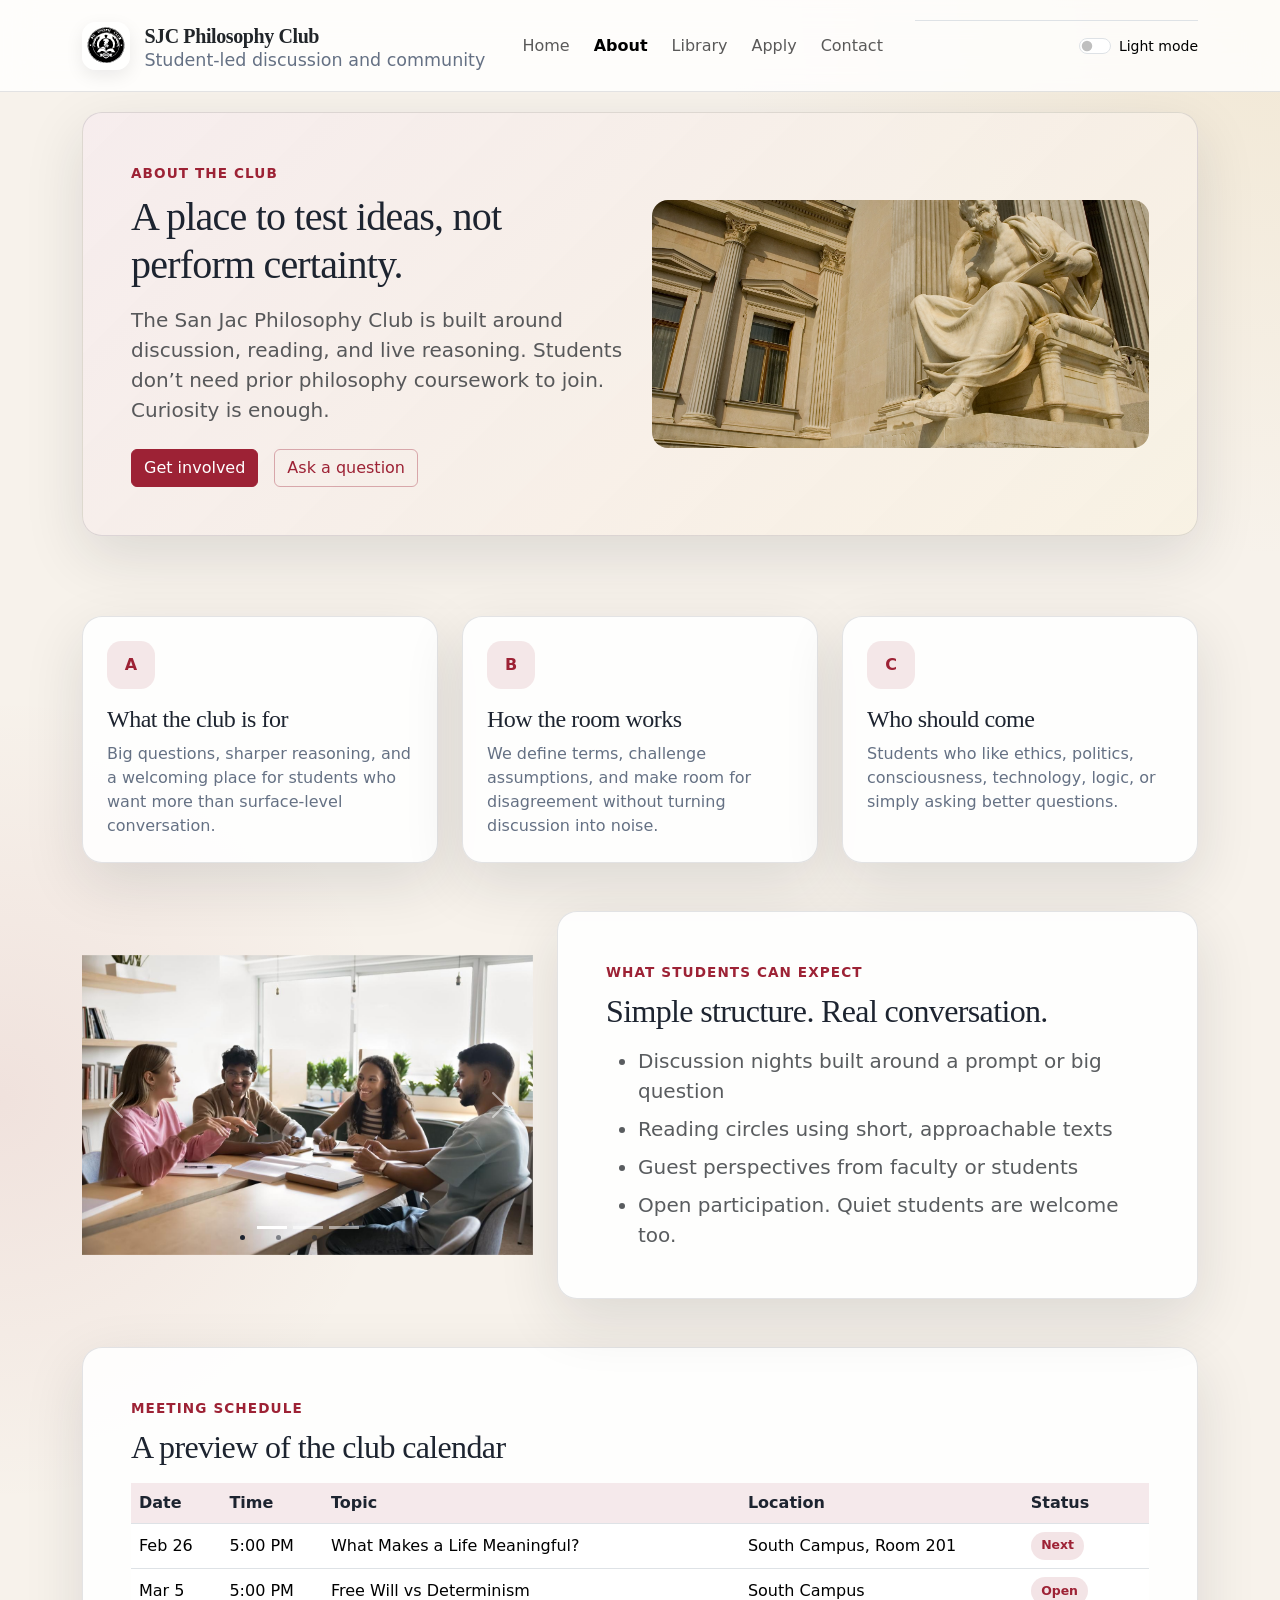
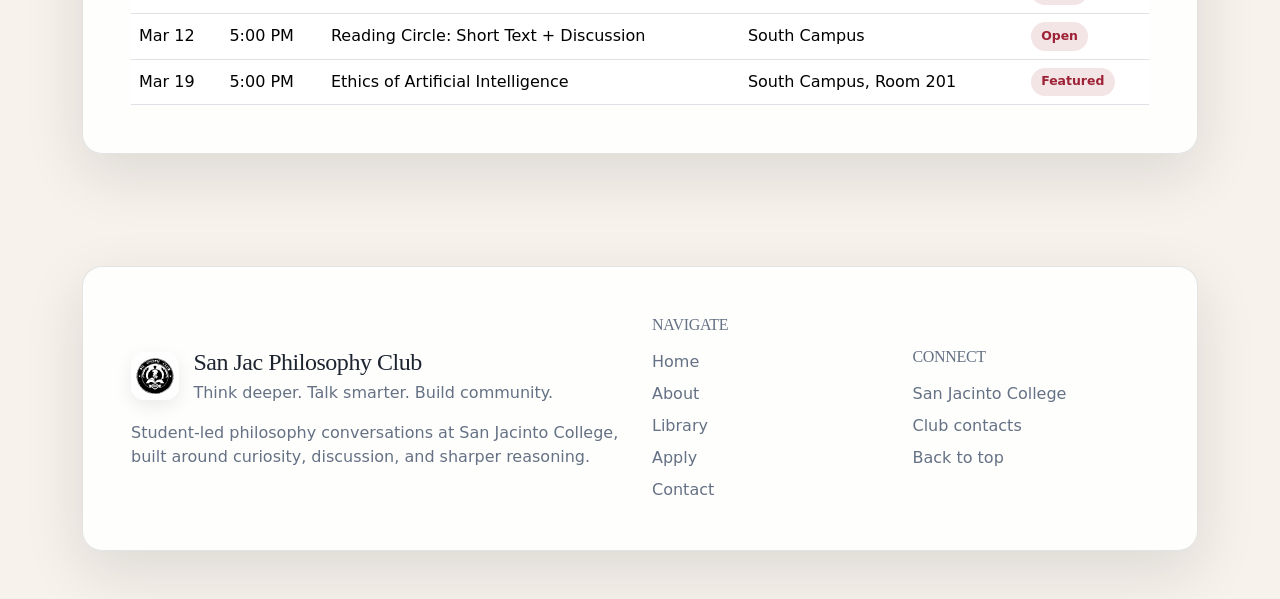
==== about.html @ e5fcc4dc "First Commit" ====
<!doctype html>
<!-- about.html - About page for the SJC Philosophy Club website -->
<html lang="en" data-bs-theme="light">
  <!-- HEAD: metadata, page title, and stylesheet links -->
  <head>
    <meta charset="utf-8" />
    <meta name="viewport" content="width=device-width, initial-scale=1" />
    <meta
      name="description"
      content="About page for the San Jac Philosophy Club."
    />
    <title>About | SJC Philosophy Club</title>
    <link rel="stylesheet" href="assets/css/bootstrap.min.css" />
    <link rel="stylesheet" href="assets/css/site.css" />
  </head>
  <body>
    <div class="site-shell">
      <!-- HEADER: fixed top navbar with logo, nav links, theme toggle -->
      <header>
        <nav class="navbar navbar-expand-lg fixed-top navbar-blur">
          <div class="container py-2">
            <a class="navbar-brand me-3" href="index.html">
              <span class="brand-lockup">
                <img
                  class="brand-mark"
                  src="assets/images/sanjac_philosophy_logo_cut.svg"
                  alt="San Jac Philosophy Club logo"
                />
                <span class="brand-copy d-none d-sm-inline-block">
                  <strong class="display-font d-block fs-5 text-body"
                    >SJC Philosophy Club</strong
                  >
                  <small>Student-led discussion and community</small>
                </span>
              </span>
            </a>
            <button
              class="navbar-toggler"
              type="button"
              data-bs-toggle="collapse"
              data-bs-target="#siteNav"
              aria-controls="siteNav"
              aria-expanded="false"
              aria-label="Toggle navigation"
            >
              <span class="navbar-toggler-icon"></span>
            </button>
            <div class="collapse navbar-collapse" id="siteNav">
              <ul
                class="navbar-nav ms-auto align-items-lg-center gap-lg-2 mb-3 mb-lg-0"
              >
                <li class="nav-item">
                  <a class="nav-link" href="index.html">Home</a>
                </li>
                <li class="nav-item">
                  <a
                    class="nav-link active fw-semibold"
                    href="about.html"
                    aria-current="page"
                    >About</a
                  >
                </li>
                <li class="nav-item">
                  <a class="nav-link" href="library.html">Library</a>
                </li>
                <li class="nav-item">
                  <a class="nav-link" href="apply.html">Apply</a>
                </li>
                <li class="nav-item">
                  <a class="nav-link" href="contact.html">Contact</a>
                </li>
              </ul>
              <div
                class="d-lg-flex align-items-center gap-3 ms-lg-4 pt-3 pt-lg-0 border-top border-lg-0 mt-3 mt-lg-0"
              >
                <a
                  href="https://www.sanjac.edu/"
                  target="_blank"
                  rel="noreferrer"
                  class="d-inline-flex align-items-center text-decoration-none gap-2"
                >
                  <img
                    class="brand-logo"
                    src="assets/images/sanjac-logo.svg"
                    alt="San Jacinto College logo"
                  />
                </a>
                <div
                  class="form-check form-switch m-0 d-flex align-items-center gap-2"
                >
                  <input
                    class="form-check-input mt-0"
                    type="checkbox"
                    role="switch"
                    id="theme-toggle-about.html"
                    data-theme-toggle
                  />
                  <label
                    class="form-check-label small text-body-emphasis"
                    for="theme-toggle-about.html"
                    data-theme-label
                    >Light mode</label
                  >
                </div>
              </div>
            </div>
          </div>
        </nav>
      </header>

      <!-- MAIN CONTENT -->
      <main id="top">
        <!-- HERO SECTION: page headline, description, and banner image -->
        <section class="page-hero section-space">
          <div class="container">
            <div class="hero-card p-4 p-lg-5">
              <div class="row g-4 align-items-center">
                <div class="col-lg-6">
                  <span class="kicker">About the club</span>
                  <h1 class="display-6 mt-2 mb-3">
                    A place to test ideas, not perform certainty.
                  </h1>
                  <p class="lead text-body-secondary">
                    The San Jac Philosophy Club is built around discussion,
                    reading, and live reasoning. Students don’t need prior
                    philosophy coursework to join. Curiosity is enough.
                  </p>
                  <div class="d-flex flex-wrap gap-3 mt-4">
                    <a class="btn btn-primary" href="apply.html"
                      >Get involved</a
                    >
                    <a class="btn btn-outline-primary" href="contact.html"
                      >Ask a question</a
                    >
                  </div>
                </div>
                <div class="col-lg-6">
                  <img
                    class="page-banner w-100"
                    src="assets/images/morhamedufmg-statue-756624_1920.jpg"
                    alt="Statue used to represent philosophical inquiry and reflection"
                  />
                </div>
              </div>
            </div>
          </div>
        </section>

        <!-- THREE-CARD SECTION: what the club is for, how the room works, who should come -->
        <section class="pb-5">
          <div class="container">
            <div class="row g-4">
              <div class="col-lg-4">
                <article class="soft-card h-100 p-4">
                  <div class="icon-badge mb-3">A</div>
                  <h2 class="h4">What the club is for</h2>
                  <p class="muted-copy mb-0">
                    Big questions, sharper reasoning, and a welcoming place for
                    students who want more than surface-level conversation.
                  </p>
                </article>
              </div>
              <div class="col-lg-4">
                <article class="soft-card h-100 p-4">
                  <div class="icon-badge mb-3">B</div>
                  <h2 class="h4">How the room works</h2>
                  <p class="muted-copy mb-0">
                    We define terms, challenge assumptions, and make room for
                    disagreement without turning discussion into noise.
                  </p>
                </article>
              </div>
              <div class="col-lg-4">
                <article class="soft-card h-100 p-4">
                  <div class="icon-badge mb-3">C</div>
                  <h2 class="h4">Who should come</h2>
                  <p class="muted-copy mb-0">
                    Students who like ethics, politics, consciousness,
                    technology, logic, or simply asking better questions.
                  </p>
                </article>
              </div>
            </div>
          </div>
        </section>

        <!-- CAROUSEL + CONTENT SECTION: image carousel on the left, expectations list on the right -->
        <section class="pb-5">
          <div class="container">
            <div class="row g-4 align-items-center">
              <div class="col-lg-5 carousel">
                <!-- Commented-out static image replaced by Bootstrap carousel below -->
                <!-- <img class="page-banner w-100" src="assets/images/library.jpg" alt="San Jac library interior"> -->
                <div
                  id="about-car"
                  class="carousel slide"
                  data-bs-ride="carousel"
                >
                  <ul class="carousel-indicators">
                    <li
                      data-bs-target="#about-car"
                      data-bs-slide-to="0"
                      class="active"
                    ></li>
                    <li data-bs-target="#about-car" data-bs-slide-to="1"></li>
                    <li data-bs-target="#about-car" data-bs-slide-to="2"></li>
                  </ul>

                  <div class="carousel-inner">
                    <div class="carousel-item active">
                      <img class="w-100" src="assets/images/car-1.jpg" alt="" />
                    </div>
                    <div class="carousel-item">
                      <img class="w-100" src="assets/images/car-2.jpg" alt="" />
                    </div>
                  </div>

                  <button
                    class="carousel-control-prev"
                    type="button"
                    data-bs-target="#about-car"
                    data-bs-slide="prev"
                  >
                    <span class="carousel-control-prev-icon"></span>
                  </button>

                  <button
                    class="carousel-control-next"
                    type="button"
                    data-bs-target="#about-car"
                    data-bs-slide="next"
                  >
                    <span class="carousel-control-next-icon"></span>
                  </button>
                </div>
              </div>
              <div class="col-lg-7">
                <div class="soft-card p-4 p-lg-5">
                  <span class="kicker">What students can expect</span>
                  <h2 class="mt-2 mb-3">
                    Simple structure. Real conversation.
                  </h2>
                  <ul class="mb-0 text-body-secondary fs-5">
                    <li class="mb-2">
                      Discussion nights built around a prompt or big question
                    </li>
                    <li class="mb-2">
                      Reading circles using short, approachable texts
                    </li>
                    <li class="mb-2">
                      Guest perspectives from faculty or students
                    </li>
                    <li>Open participation. Quiet students are welcome too.</li>
                  </ul>
                </div>
              </div>
            </div>
          </div>
        </section>

        <!-- SCHEDULE TABLE SECTION: upcoming meeting dates and topics -->
        <section class="pb-5">
          <div class="container">
            <div class="table-card p-4 p-lg-5">
              <span class="kicker">Meeting schedule</span>
              <h2 class="mt-2 mb-3">A preview of the club calendar</h2>
              <div class="table-responsive">
                <table class="table align-middle mb-0">
                  <thead>
                    <tr>
                      <th>Date</th>
                      <th>Time</th>
                      <th>Topic</th>
                      <th>Location</th>
                      <th>Status</th>
                    </tr>
                  </thead>
                  <tbody>
                    <tr>
                      <td>Feb 26</td>
                      <td>5:00 PM</td>
                      <td>What Makes a Life Meaningful?</td>
                      <td>South Campus, Room 201</td>
                      <td><span class="status-chip">Next</span></td>
                    </tr>
                    <tr>
                      <td>Mar 5</td>
                      <td>5:00 PM</td>
                      <td>Free Will vs Determinism</td>
                      <td>South Campus</td>
                      <td><span class="status-chip">Open</span></td>
                    </tr>
                    <tr>
                      <td>Mar 12</td>
                      <td>5:00 PM</td>
                      <td>Reading Circle: Short Text + Discussion</td>
                      <td>South Campus</td>
                      <td><span class="status-chip">Open</span></td>
                    </tr>
                    <tr>
                      <td>Mar 19</td>
                      <td>5:00 PM</td>
                      <td>Ethics of Artificial Intelligence</td>
                      <td>South Campus, Room 201</td>
                      <td><span class="status-chip">Featured</span></td>
                    </tr>
                  </tbody>
                </table>
              </div>
            </div>
          </div>
        </section>
      </main>

      <!-- FOOTER: logo, navigation links, and contact links -->
      <footer class="container pb-5">
        <div class="footer-card p-4 p-lg-5">
          <div class="row g-4 align-items-center">
            <div class="col-lg-6">
              <div class="brand-lockup mb-3">
                <img
                  class="brand-mark"
                  src="assets/images/sanjac_philosophy_logo_cut.svg"
                  alt="San Jac Philosophy Club logo"
                />
                <div>
                  <h2 class="h4 mb-1">San Jac Philosophy Club</h2>
                  <p class="muted-copy mb-0">
                    Think deeper. Talk smarter. Build community.
                  </p>
                </div>
              </div>
              <p class="muted-copy mb-0">
                Student-led philosophy conversations at San Jacinto College,
                built around curiosity, discussion, and sharper reasoning.
              </p>
            </div>
            <div class="col-lg-3">
              <h3 class="h6 text-uppercase muted-copy mb-3">Navigate</h3>
              <div class="footer-link-list d-grid gap-2">
                <a href="index.html">Home</a>
                <a href="about.html">About</a>
                <a href="library.html">Library</a>
                <a href="apply.html">Apply</a>
                <a href="contact.html">Contact</a>
              </div>
            </div>
            <div class="col-lg-3">
              <h3 class="h6 text-uppercase muted-copy mb-3">Connect</h3>
              <div class="footer-link-list d-grid gap-2">
                <a
                  href="https://www.sanjac.edu/"
                  target="_blank"
                  rel="noreferrer"
                  >San Jacinto College</a
                >
                <a href="contact.html">Club contacts</a>
                <a href="#top">Back to top</a>
              </div>
            </div>
          </div>
        </div>
      </footer>
    </div>

    <!-- Bootstrap JS bundle (includes Popper) -->
    <script src="assets/js/bootstrap.min.js"></script>
    <!-- Custom site scripts: theme toggle, thinker spotlight -->
    <script src="assets/js/site.js"></script>
  </body>
</html>
---- assets/css/site.css ----
/* ============================================================
   site.css — Custom styles for the SJC Philosophy Club website
   Supplements Bootstrap 5 with brand colors, card styles,
   navbar blur effect, and theme-aware dark mode overrides.
   ============================================================ */

/* -----------------------------------------------
   CSS CUSTOM PROPERTIES (LIGHT MODE)
   Brand palette and shared design tokens
----------------------------------------------- */
:root {
  --sjc-red: #9d2235;
  --sjc-red-deep: #7e1a2c;
  --sjc-gold: #d0a94c;
  --sjc-cream: #f7f2eb;
  --sjc-ink: #1d2430;
  --sjc-muted: #657184;
  --sjc-border: rgba(29, 36, 48, 0.12);
  --sjc-surface: rgba(255, 255, 255, 0.88);
  --sjc-surface-2: #ffffff;
  --sjc-hero: linear-gradient(
    135deg,
    rgba(157, 34, 53, 0.08),
    rgba(208, 169, 76, 0.14)
  );
  --sjc-shadow: 0 20px 60px rgba(23, 31, 45, 0.12);
  --sjc-radius: 1.25rem;
}

/* -----------------------------------------------
   DARK MODE OVERRIDES
   Adjusts surface colors, borders, and shadows
   when data-bs-theme="dark" is set on <html>
----------------------------------------------- */
[data-bs-theme='dark'] {
  --sjc-ink: #edf2f7;
  --sjc-muted: #a8b4c6;
  --sjc-border: rgba(237, 242, 247, 0.12);
  --sjc-surface: rgba(21, 28, 39, 0.92);
  --sjc-surface-2: #151c27;
  --sjc-hero: linear-gradient(
    135deg,
    rgba(157, 34, 53, 0.18),
    rgba(208, 169, 76, 0.14)
  );
  --sjc-shadow: 0 24px 80px rgba(0, 0, 0, 0.35);
}

/* -----------------------------------------------
   BASE HTML STYLES
   Smooth scrolling and radial-gradient background
----------------------------------------------- */
html {
}

body {
  background:
    radial-gradient(
      circle at top right,
      rgba(208, 169, 76, 0.14),
      transparent 22%
    ),
    radial-gradient(
      circle at left center,
      rgba(157, 34, 53, 0.08),
      transparent 24%
    ),
    var(--sjc-cream);
  color: var(--sjc-ink);
}

/* -----------------------------------------------
   SMOOTH TRANSITION — applies to color-scheme changes
   on common elements when the theme toggle is switched
----------------------------------------------- */
body,
.form-control,
.form-select,
.table,
.dropdown-menu {
  transition:
    background-color 0.25s ease,
    color 0.25s ease,
    border-color 0.25s ease,
    box-shadow 0.25s ease;
}

/* -----------------------------------------------
   TYPOGRAPHY — serif headings, sans-serif body text
----------------------------------------------- */
h1,
h2,
h3,
h4,
.display-font {
  font-family: Georgia, 'Times New Roman', serif;
  letter-spacing: -0.02em;
}

p,
li,
.form-control,
.form-select,
.btn,
.table,
.badge,
.navbar {
  font-family:
    Inter,
    system-ui,
    -apple-system,
    BlinkMacSystemFont,
    'Segoe UI',
    sans-serif;
}

/* -----------------------------------------------
   LINKS — brand red with deeper hover state
----------------------------------------------- */
a {
}

a:hover {
  color: var(--sjc-red-deep);
}

/* -----------------------------------------------
   LAYOUT SHELL — ensures full viewport height
----------------------------------------------- */
.site-shell {
  min-height: 100vh;
}

/* -----------------------------------------------
   NAVBAR — frosted-glass fixed top bar
----------------------------------------------- */
.navbar-blur {
  backdrop-filter: blur(16px);
  background: color-mix(in srgb, var(--sjc-surface) 92%, transparent);
  border-bottom: 1px solid var(--sjc-border);
}

/* -----------------------------------------------
   BRAND / LOGO elements
----------------------------------------------- */
.brand-lockup {
  display: flex;
  align-items: center;
  gap: 0.9rem;
}

.brand-logo,
.brand-mark {
  display: block;
  object-fit: contain;
}

.brand-logo {
  width: 9.25rem;
  max-width: 38vw;
}

.brand-mark {
  width: 3rem;
  height: 3rem;
  border-radius: 0.85rem;
  padding: 0.2rem;
  background: rgba(255, 255, 255, 0.72);
  box-shadow: 0 6px 18px rgba(0, 0, 0, 0.08);
}

[data-bs-theme='dark'] .brand-mark {
  background: rgba(255, 255, 255, 0.06);
}

.brand-copy small {
  display: block;
  color: var(--sjc-muted);
  line-height: 1.1;
}

/* -----------------------------------------------
   CARD COMPONENTS
   Shared surface, border, shadow, and radius for
   hero-card, soft-card, spotlight-card, etc.
----------------------------------------------- */
.hero-card,
.soft-card,
.spotlight-card,
.table-card,
.note-card,
.footer-card {
  background: var(--sjc-surface);
  border: 1px solid var(--sjc-border);
  box-shadow: var(--sjc-shadow);
  border-radius: var(--sjc-radius);
}

.hero-card {
  background: var(--sjc-hero), var(--sjc-surface);
  overflow: hidden;
}

/* -----------------------------------------------
   HERO / PAGE LAYOUT spacing
----------------------------------------------- */
.section-space {
  padding: 5rem 0;
}

.page-hero {
  padding-top: 7rem;
}

/* -----------------------------------------------
   KICKER — small uppercase label used above headings
----------------------------------------------- */
.kicker {
  display: inline-flex;
  align-items: center;
  gap: 0.5rem;
  font-size: 0.85rem;
  font-weight: 700;
  letter-spacing: 0.08em;
  text-transform: uppercase;
  color: var(--sjc-red);
}

.hero-art {
  background:
    linear-gradient(180deg, rgba(255, 255, 255, 0.3), transparent),
    rgba(157, 34, 53, 0.06);
  border-left: 1px solid var(--sjc-border);
  min-height: 100%;
}

.hero-art img {
  width: 100%;
  height: 100%;
  object-fit: cover;
}

/* -----------------------------------------------
   METRIC PILL — pill-shaped stat / highlight badges
----------------------------------------------- */
.metric-pill {
  background: var(--sjc-surface-2);
  border: 1px solid var(--sjc-border);
  border-radius: 999px;
  padding: 0.7rem 1rem;
  font-weight: 600;
}

/* -----------------------------------------------
   INFO STRIP — highlighted meeting-info banner
----------------------------------------------- */
.info-strip {
  background: linear-gradient(
    135deg,
    rgba(157, 34, 53, 0.08),
    rgba(208, 169, 76, 0.18)
  );
  border: 1px solid var(--sjc-border);
  border-radius: 1.25rem;
}

/* -----------------------------------------------
   ICON BADGE — numbered / lettered icon inside cards
----------------------------------------------- */
.soft-card .icon-badge,
.spotlight-card .icon-badge {
  width: 3rem;
  height: 3rem;
  display: inline-flex;
  align-items: center;
  justify-content: center;
  border-radius: 0.9rem;
  background: rgba(157, 34, 53, 0.1);
  color: var(--sjc-red);
  font-weight: 800;
}

.note-card {
  position: sticky;
  top: 6.25rem;
  transform: rotate(-1.25deg);
  background: linear-gradient(
    180deg,
    rgba(255, 246, 204, 0.96),
    rgba(255, 237, 162, 0.95)
  );
  color: #2d240e;
}

[data-bs-theme='dark'] .note-card {
  background: linear-gradient(
    180deg,
    rgba(82, 70, 25, 0.94),
    rgba(108, 87, 30, 0.96)
  );
  color: #fff4cd;
}

/* -----------------------------------------------
   TABLE — styled header row using brand color
----------------------------------------------- */
.table thead th {
  background: color-mix(in srgb, var(--sjc-red) 10%, var(--sjc-surface-2));
  color: var(--sjc-ink);
  border-bottom-width: 1px;
}

/* -----------------------------------------------
   STATUS CHIP / TOPIC CHIP — small badge labels
----------------------------------------------- */
.status-chip {
  display: inline-flex;
  align-items: center;
  gap: 0.35rem;
  font-size: 0.78rem;
  padding: 0.3rem 0.65rem;
  border-radius: 999px;
  background: rgba(157, 34, 53, 0.12);
  color: var(--sjc-red);
  font-weight: 700;
}

.topic-chip {
  border-radius: 999px;
  padding: 0.75rem 1rem;
  border: 1px solid var(--sjc-border);
  background: var(--sjc-surface-2);
  font-weight: 600;
}

/* -----------------------------------------------
   VIDEO FRAME — rounded container for the <video> element
----------------------------------------------- */
.video-frame {
  overflow: hidden;
  border-radius: 1.15rem;
  border: 1px solid var(--sjc-border);
  box-shadow: var(--sjc-shadow);
}

.video-frame video {
  width: 100%;
  display: block;
  background: #000;
}

/* -----------------------------------------------
   QUOTE BLOCK — left-border pull quote style
----------------------------------------------- */
.quote-block {
  border-left: 4px solid var(--sjc-red);
  padding-left: 1rem;
  color: var(--sjc-muted);
}

/* -----------------------------------------------
   FORM CONTROLS — consistent surface and focus ring
----------------------------------------------- */
.form-control,
.form-select {
  background: var(--sjc-surface-2);
  border-color: var(--sjc-border);
  color: var(--sjc-ink);
}

.form-control::placeholder {
  color: color-mix(in srgb, var(--sjc-muted) 80%, transparent);
}

.form-control:focus,
.form-select:focus {
  border-color: rgba(157, 34, 53, 0.45);
  box-shadow: 0 0 0 0.25rem rgba(157, 34, 53, 0.12);
  background: var(--sjc-surface-2);
  color: var(--sjc-ink);
}

.form-check-input:checked {
  background-color: var(--sjc-red);
  border-color: var(--sjc-red);
}

/* -----------------------------------------------
   BUTTONS — primary and outline variants use brand red
----------------------------------------------- */
.btn-primary {
  --bs-btn-bg: var(--sjc-red);
  --bs-btn-border-color: var(--sjc-red);
  --bs-btn-hover-bg: var(--sjc-red-deep);
  --bs-btn-hover-border-color: var(--sjc-red-deep);
  --bs-btn-active-bg: var(--sjc-red-deep);
  --bs-btn-active-border-color: var(--sjc-red-deep);
}

.btn-outline-primary {
  --bs-btn-color: var(--sjc-red);
  --bs-btn-border-color: rgba(157, 34, 53, 0.35);
  --bs-btn-hover-bg: var(--sjc-red);
  --bs-btn-hover-border-color: var(--sjc-red);
  --bs-btn-hover-color: #fff;
}

/* -----------------------------------------------
   IMAGES — aspect-ratio helpers for banners
----------------------------------------------- */
.card-image {
  aspect-ratio: 4 / 3;
  object-fit: cover;
  border-radius: 1rem;
}

.page-banner {
  aspect-ratio: 16 / 8;
  object-fit: cover;
  border-radius: 1rem;
}

/* -----------------------------------------------
   THINKER BUTTON — philosopher selector on library page
----------------------------------------------- */
.thinker-button {
  text-align: left;
  border: 1px solid var(--sjc-border);
  border-radius: 1rem;
  background: var(--sjc-surface-2);
  width: 100%;
}

.thinker-button.active {
  outline: 2px solid rgba(157, 34, 53, 0.25);
  border-color: rgba(157, 34, 53, 0.4);
  box-shadow: 0 14px 28px rgba(157, 34, 53, 0.12);
}

.footer-card {
  margin-top: 4rem;
}

.footer-link-list a {
  text-decoration: none;
  color: var(--sjc-muted);
}

.footer-link-list a:hover {
  color: var(--sjc-red);
}

/* -----------------------------------------------
   UTILITY — muted text color shorthand
----------------------------------------------- */
.muted-copy {
  color: var(--sjc-muted);
}

/* -----------------------------------------------
   RESPONSIVE ADJUSTMENTS (≤ 991px / lg breakpoint)
   Un-stick the note card; remove hero-art left border
----------------------------------------------- */
@media (max-width: 991.98px) {
  .note-card {
    position: static;
    transform: none;
  }

  .hero-art {
    border-left: 0;
    border-top: 1px solid var(--sjc-border);
  }
}
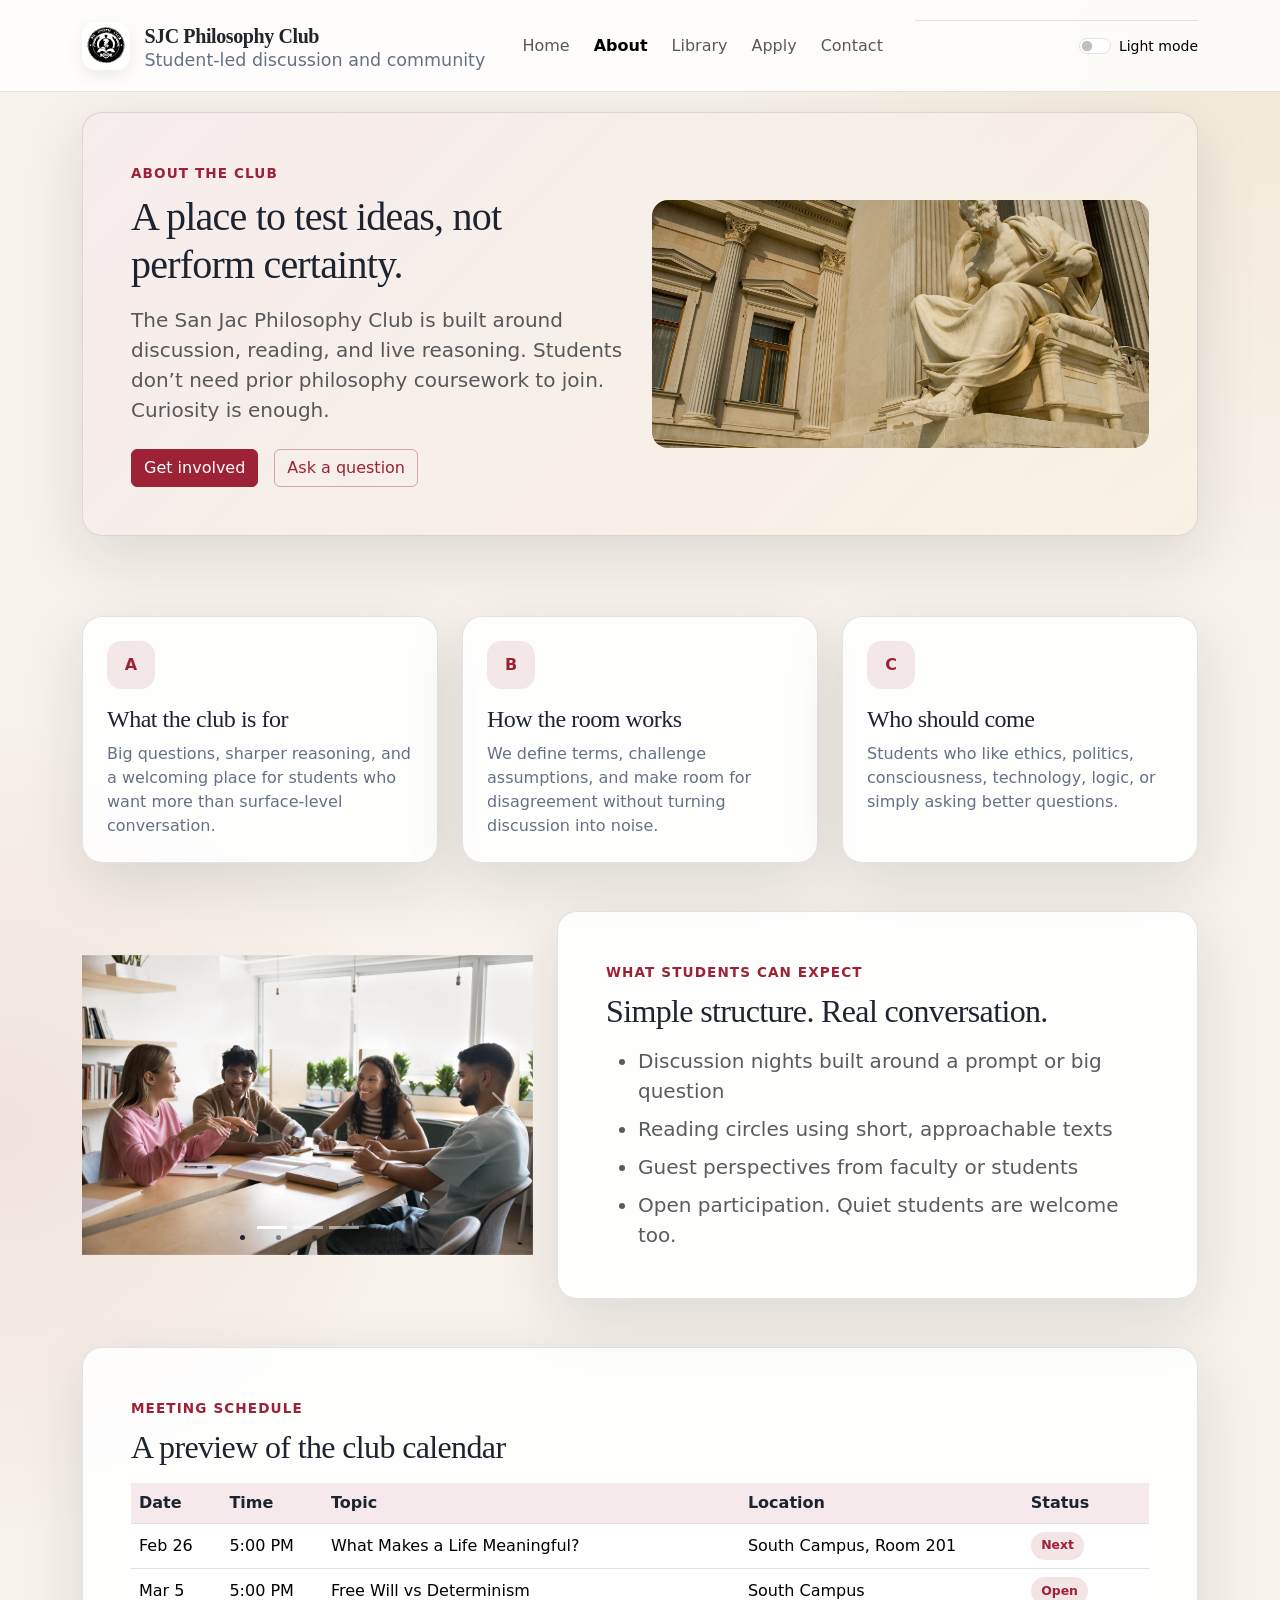
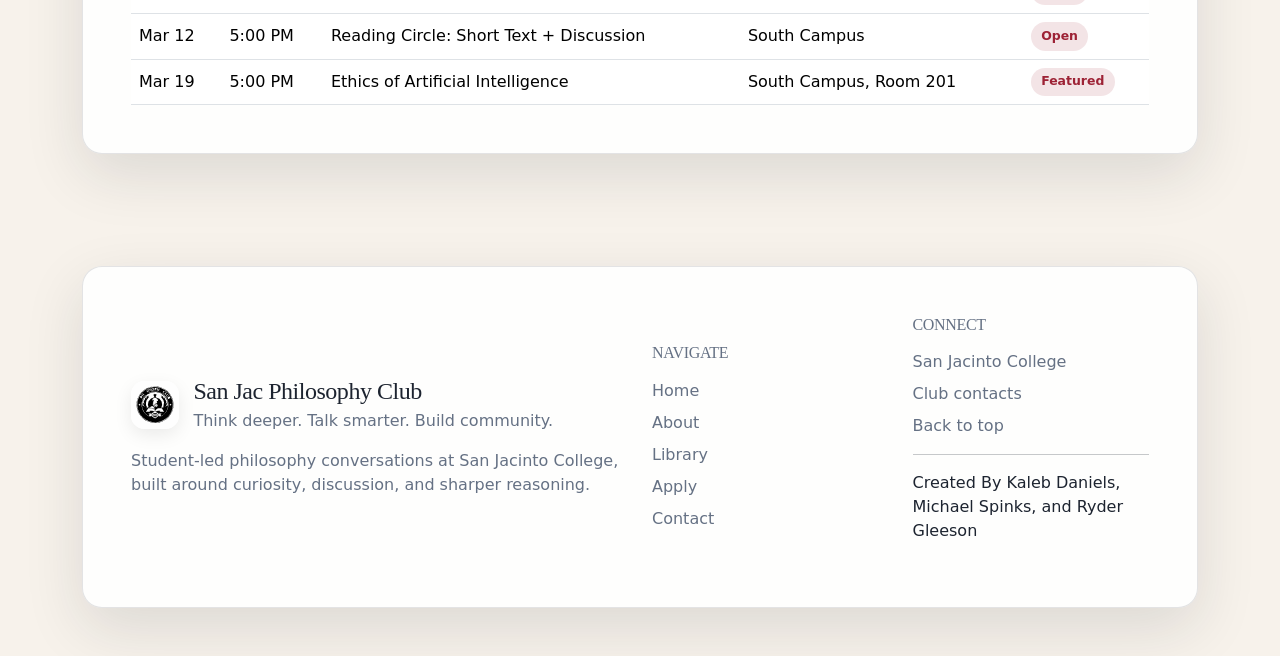
==== commit 56dfb252: "update: reflects new site" ====
--- a/about.html
+++ b/about.html
@@ -10,8 +10,8 @@
       content="About page for the San Jac Philosophy Club."
     />
     <title>About | SJC Philosophy Club</title>
-    <link rel="stylesheet" href="assets/css/bootstrap.min.css" />
-    <link rel="stylesheet" href="assets/css/site.css" />
+    <link rel="stylesheet" href="css/bootstrap.min.css" />
+    <link rel="stylesheet" href="css/styles.css" />
   </head>
   <body>
     <div class="site-shell">
@@ -23,7 +23,7 @@
               <span class="brand-lockup">
                 <img
                   class="brand-mark"
-                  src="assets/images/sanjac_philosophy_logo_cut.svg"
+                  src="images/sanjac_philosophy_logo_cut.svg"
                   alt="San Jac Philosophy Club logo"
                 />
                 <span class="brand-copy d-none d-sm-inline-block">
@@ -81,7 +81,7 @@
                 >
                   <img
                     class="brand-logo"
-                    src="assets/images/sanjac-logo.svg"
+                    src="images/sanjac-logo.svg"
                     alt="San Jacinto College logo"
                   />
                 </a>
@@ -137,7 +137,7 @@
                 <div class="col-lg-6">
                   <img
                     class="page-banner w-100"
-                    src="assets/images/morhamedufmg-statue-756624_1920.jpg"
+                    src="images/morhamedufmg-statue-756624_1920.jpg"
                     alt="Statue used to represent philosophical inquiry and reflection"
                   />
                 </div>
@@ -208,10 +208,10 @@
 
                   <div class="carousel-inner">
                     <div class="carousel-item active">
-                      <img class="w-100" src="assets/images/car-1.jpg" alt="" />
+                      <img class="w-100" src="images/car-1.jpg" alt="" />
                     </div>
                     <div class="carousel-item">
-                      <img class="w-100" src="assets/images/car-2.jpg" alt="" />
+                      <img class="w-100" src="images/car-2.jpg" alt="" />
                     </div>
                   </div>
 
@@ -320,7 +320,7 @@
               <div class="brand-lockup mb-3">
                 <img
                   class="brand-mark"
-                  src="assets/images/sanjac_philosophy_logo_cut.svg"
+                  src="images/sanjac_philosophy_logo_cut.svg"
                   alt="San Jac Philosophy Club logo"
                 />
                 <div>
@@ -357,6 +357,8 @@
                 <a href="contact.html">Club contacts</a>
                 <a href="#top">Back to top</a>
               </div>
+              <hr />
+              <p>Created By Kaleb Daniels, Michael Spinks, and Ryder Gleeson</p>
             </div>
           </div>
         </div>
@@ -364,8 +366,8 @@
     </div>
 
     <!-- Bootstrap JS bundle (includes Popper) -->
-    <script src="assets/js/bootstrap.min.js"></script>
+    <script src="js/bootstrap.min.js"></script>
     <!-- Custom site scripts: theme toggle, thinker spotlight -->
-    <script src="assets/js/site.js"></script>
+    <script src="js/scripts.js"></script>
   </body>
 </html>
--- a/css/styles.css
+++ b/css/styles.css
@@ -0,0 +1,475 @@
+/* ============================================================
+   site.css — Custom styles for the SJC Philosophy Club website
+   Supplements Bootstrap 5 with brand colors, card styles,
+   navbar blur effect, and theme-aware dark mode overrides.
+   ============================================================ */
+
+/* -----------------------------------------------
+   CSS CUSTOM PROPERTIES (LIGHT MODE)
+   Brand palette and shared design tokens
+----------------------------------------------- */
+:root {
+  --sjc-red: #9d2235;
+  --sjc-red-deep: #7e1a2c;
+  --sjc-gold: #d0a94c;
+  --sjc-cream: #f7f2eb;
+  --sjc-ink: #1d2430;
+  --sjc-muted: #657184;
+  --sjc-border: rgba(29, 36, 48, 0.12);
+  --sjc-surface: rgba(255, 255, 255, 0.88);
+  --sjc-surface-2: #ffffff;
+  --sjc-hero: linear-gradient(
+    135deg,
+    rgba(157, 34, 53, 0.08),
+    rgba(208, 169, 76, 0.14)
+  );
+  --sjc-shadow: 0 20px 60px rgba(23, 31, 45, 0.12);
+  --sjc-radius: 1.25rem;
+}
+
+/* -----------------------------------------------
+   DARK MODE OVERRIDES
+   Adjusts surface colors, borders, and shadows
+   when data-bs-theme="dark" is set on <html>
+----------------------------------------------- */
+[data-bs-theme='dark'] {
+  --sjc-ink: #edf2f7;
+  --sjc-muted: #a8b4c6;
+  --sjc-border: rgba(237, 242, 247, 0.12);
+  --sjc-surface: rgba(21, 28, 39, 0.92);
+  --sjc-surface-2: #151c27;
+  --sjc-cream: #;
+  --sjc-hero: linear-gradient(
+    135deg,
+    rgba(157, 34, 53, 0.18),
+    rgba(208, 169, 76, 0.14)
+  );
+  --sjc-shadow: 0 24px 80px rgba(0, 0, 0, 0.35);
+}
+
+/* -----------------------------------------------
+   BASE HTML STYLES
+   Smooth scrolling and radial-gradient background
+----------------------------------------------- */
+html {
+}
+
+body {
+  background:
+    radial-gradient(
+      circle at top right,
+      rgba(208, 169, 76, 0.14),
+      transparent 22%
+    ),
+    radial-gradient(
+      circle at left center,
+      rgba(157, 34, 53, 0.08),
+      transparent 24%
+    ),
+    var(--sjc-cream);
+  color: var(--sjc-ink);
+}
+
+/* -----------------------------------------------
+   SMOOTH TRANSITION — applies to color-scheme changes
+   on common elements when the theme toggle is switched
+----------------------------------------------- */
+body,
+.form-control,
+.form-select,
+.table,
+.dropdown-menu {
+  transition:
+    background-color 0.25s ease,
+    color 0.25s ease,
+    border-color 0.25s ease,
+    box-shadow 0.25s ease;
+}
+
+/* -----------------------------------------------
+   TYPOGRAPHY — serif headings, sans-serif body text
+----------------------------------------------- */
+h1,
+h2,
+h3,
+h4,
+.display-font {
+  font-family: Georgia, 'Times New Roman', serif;
+  letter-spacing: -0.02em;
+}
+
+p,
+li,
+.form-control,
+.form-select,
+.btn,
+.table,
+.badge,
+.navbar {
+  font-family:
+    Inter,
+    system-ui,
+    -apple-system,
+    BlinkMacSystemFont,
+    'Segoe UI',
+    sans-serif;
+}
+
+/* -----------------------------------------------
+   LINKS — brand red with deeper hover state
+----------------------------------------------- */
+a {
+}
+
+a:hover {
+  color: var(--sjc-red-deep);
+}
+
+/* -----------------------------------------------
+   LAYOUT SHELL — ensures full viewport height
+----------------------------------------------- */
+.site-shell {
+  min-height: 100vh;
+}
+
+/* -----------------------------------------------
+   NAVBAR — frosted-glass fixed top bar
+----------------------------------------------- */
+.navbar-blur {
+  backdrop-filter: blur(16px);
+  background: color-mix(in srgb, var(--sjc-surface) 92%, transparent);
+  border-bottom: 1px solid var(--sjc-border);
+}
+
+/* -----------------------------------------------
+   BRAND / LOGO elements
+----------------------------------------------- */
+.brand-lockup {
+  display: flex;
+  align-items: center;
+  gap: 0.9rem;
+}
+
+.brand-logo,
+.brand-mark {
+  display: block;
+  object-fit: contain;
+}
+
+.brand-logo {
+  width: 9.25rem;
+  max-width: 38vw;
+}
+
+.brand-mark {
+  width: 3rem;
+  height: 3rem;
+  border-radius: 0.85rem;
+  padding: 0.2rem;
+  background: rgba(255, 255, 255, 0.72);
+  box-shadow: 0 6px 18px rgba(0, 0, 0, 0.08);
+}
+
+[data-bs-theme='dark'] .brand-mark {
+  background: rgba(255, 255, 255, 0.06);
+}
+
+.brand-copy small {
+  display: block;
+  color: var(--sjc-muted);
+  line-height: 1.1;
+}
+
+/* -----------------------------------------------
+   CARD COMPONENTS
+   Shared surface, border, shadow, and radius for
+   hero-card, soft-card, spotlight-card, etc.
+----------------------------------------------- */
+.hero-card,
+.soft-card,
+.spotlight-card,
+.table-card,
+.note-card,
+.footer-card {
+  background: var(--sjc-surface);
+  border: 1px solid var(--sjc-border);
+  box-shadow: var(--sjc-shadow);
+  border-radius: var(--sjc-radius);
+}
+
+.hero-card {
+  background: var(--sjc-hero), var(--sjc-surface);
+  overflow: hidden;
+}
+
+/* -----------------------------------------------
+   HERO / PAGE LAYOUT spacing
+----------------------------------------------- */
+.section-space {
+  padding: 5rem 0;
+}
+
+.page-hero {
+  padding-top: 7rem;
+}
+
+/* -----------------------------------------------
+   KICKER — small uppercase label used above headings
+----------------------------------------------- */
+.kicker {
+  display: inline-flex;
+  align-items: center;
+  gap: 0.5rem;
+  font-size: 0.85rem;
+  font-weight: 700;
+  letter-spacing: 0.08em;
+  text-transform: uppercase;
+  color: var(--sjc-red);
+}
+
+.hero-art {
+  background:
+    linear-gradient(180deg, rgba(255, 255, 255, 0.3), transparent),
+    rgba(157, 34, 53, 0.06);
+  border-left: 1px solid var(--sjc-border);
+  min-height: 100%;
+}
+
+.hero-art img {
+  width: 100%;
+  height: 100%;
+  object-fit: cover;
+}
+
+/* -----------------------------------------------
+   METRIC PILL — pill-shaped stat / highlight badges
+----------------------------------------------- */
+.metric-pill {
+  background: var(--sjc-surface-2);
+  border: 1px solid var(--sjc-border);
+  border-radius: 999px;
+  padding: 0.7rem 1rem;
+  font-weight: 600;
+}
+
+/* -----------------------------------------------
+   INFO STRIP — highlighted meeting-info banner
+----------------------------------------------- */
+.info-strip {
+  background: linear-gradient(
+    135deg,
+    rgba(157, 34, 53, 0.08),
+    rgba(208, 169, 76, 0.18)
+  );
+  border: 1px solid var(--sjc-border);
+  border-radius: 1.25rem;
+}
+
+/* -----------------------------------------------
+   ICON BADGE — numbered / lettered icon inside cards
+----------------------------------------------- */
+.soft-card .icon-badge,
+.spotlight-card .icon-badge {
+  width: 3rem;
+  height: 3rem;
+  display: inline-flex;
+  align-items: center;
+  justify-content: center;
+  border-radius: 0.9rem;
+  background: rgba(157, 34, 53, 0.1);
+  color: var(--sjc-red);
+  font-weight: 800;
+}
+
+.note-card {
+  position: sticky;
+  top: 6.25rem;
+  transform: rotate(-1.25deg);
+  background: linear-gradient(
+    180deg,
+    rgba(255, 246, 204, 0.96),
+    rgba(255, 237, 162, 0.95)
+  );
+  color: #2d240e;
+}
+
+[data-bs-theme='dark'] .note-card {
+  background: linear-gradient(
+    180deg,
+    rgba(82, 70, 25, 0.94),
+    rgba(108, 87, 30, 0.96)
+  );
+  color: #fff4cd;
+}
+
+/* -----------------------------------------------
+   TABLE — styled header row using brand color
+----------------------------------------------- */
+.table thead th {
+  background: color-mix(in srgb, var(--sjc-red) 10%, var(--sjc-surface-2));
+  color: var(--sjc-ink);
+  border-bottom-width: 1px;
+}
+
+/* -----------------------------------------------
+   STATUS CHIP / TOPIC CHIP — small badge labels
+----------------------------------------------- */
+.status-chip {
+  display: inline-flex;
+  align-items: center;
+  gap: 0.35rem;
+  font-size: 0.78rem;
+  padding: 0.3rem 0.65rem;
+  border-radius: 999px;
+  background: rgba(157, 34, 53, 0.12);
+  color: var(--sjc-red);
+  font-weight: 700;
+}
+
+.topic-chip {
+  border-radius: 999px;
+  padding: 0.75rem 1rem;
+  border: 1px solid var(--sjc-border);
+  background: var(--sjc-surface-2);
+  font-weight: 600;
+}
+
+/* -----------------------------------------------
+   VIDEO FRAME — rounded container for the <video> element
+----------------------------------------------- */
+.video-frame {
+  overflow: hidden;
+  border-radius: 1.15rem;
+  border: 1px solid var(--sjc-border);
+  box-shadow: var(--sjc-shadow);
+}
+
+.video-frame video {
+  width: 100%;
+  display: block;
+  background: #000;
+}
+
+/* -----------------------------------------------
+   QUOTE BLOCK — left-border pull quote style
+----------------------------------------------- */
+.quote-block {
+  border-left: 4px solid var(--sjc-red);
+  padding-left: 1rem;
+  color: var(--sjc-muted);
+}
+
+/* -----------------------------------------------
+   FORM CONTROLS — consistent surface and focus ring
+----------------------------------------------- */
+.form-control,
+.form-select {
+  background: var(--sjc-surface-2);
+  border-color: var(--sjc-border);
+  color: var(--sjc-ink);
+}
+
+.form-control::placeholder {
+  color: color-mix(in srgb, var(--sjc-muted) 80%, transparent);
+}
+
+.form-control:focus,
+.form-select:focus {
+  border-color: rgba(157, 34, 53, 0.45);
+  box-shadow: 0 0 0 0.25rem rgba(157, 34, 53, 0.12);
+  background: var(--sjc-surface-2);
+  color: var(--sjc-ink);
+}
+
+.form-check-input:checked {
+  background-color: var(--sjc-red);
+  border-color: var(--sjc-red);
+}
+
+/* -----------------------------------------------
+   BUTTONS — primary and outline variants use brand red
+----------------------------------------------- */
+.btn-primary {
+  --bs-btn-bg: var(--sjc-red);
+  --bs-btn-border-color: var(--sjc-red);
+  --bs-btn-hover-bg: var(--sjc-red-deep);
+  --bs-btn-hover-border-color: var(--sjc-red-deep);
+  --bs-btn-active-bg: var(--sjc-red-deep);
+  --bs-btn-active-border-color: var(--sjc-red-deep);
+}
+
+.btn-outline-primary {
+  --bs-btn-color: var(--sjc-red);
+  --bs-btn-border-color: rgba(157, 34, 53, 0.35);
+  --bs-btn-hover-bg: var(--sjc-red);
+  --bs-btn-hover-border-color: var(--sjc-red);
+  --bs-btn-hover-color: #fff;
+}
+
+/* -----------------------------------------------
+   IMAGES — aspect-ratio helpers for banners
+----------------------------------------------- */
+.card-image {
+  aspect-ratio: 4 / 3;
+  object-fit: cover;
+  border-radius: 1rem;
+}
+
+.page-banner {
+  aspect-ratio: 16 / 8;
+  object-fit: cover;
+  border-radius: 1rem;
+}
+
+/* -----------------------------------------------
+   THINKER BUTTON — philosopher selector on library page
+----------------------------------------------- */
+.thinker-button {
+  text-align: left;
+  border: 1px solid var(--sjc-border);
+  border-radius: 1rem;
+  background: var(--sjc-surface-2);
+  width: 100%;
+}
+
+.thinker-button.active {
+  outline: 2px solid rgba(157, 34, 53, 0.25);
+  border-color: rgba(157, 34, 53, 0.4);
+  box-shadow: 0 14px 28px rgba(157, 34, 53, 0.12);
+}
+
+.footer-card {
+  margin-top: 4rem;
+}
+
+.footer-link-list a {
+  text-decoration: none;
+  color: var(--sjc-muted);
+}
+
+.footer-link-list a:hover {
+  color: var(--sjc-red);
+}
+
+/* -----------------------------------------------
+   UTILITY — muted text color shorthand
+----------------------------------------------- */
+.muted-copy {
+  color: var(--sjc-muted);
+}
+
+/* -----------------------------------------------
+   RESPONSIVE ADJUSTMENTS (≤ 991px / lg breakpoint)
+   Un-stick the note card; remove hero-art left border
+----------------------------------------------- */
+@media (max-width: 991.98px) {
+  .note-card {
+    position: static;
+    transform: none;
+  }
+
+  .hero-art {
+    border-left: 0;
+    border-top: 1px solid var(--sjc-border);
+  }
+}
